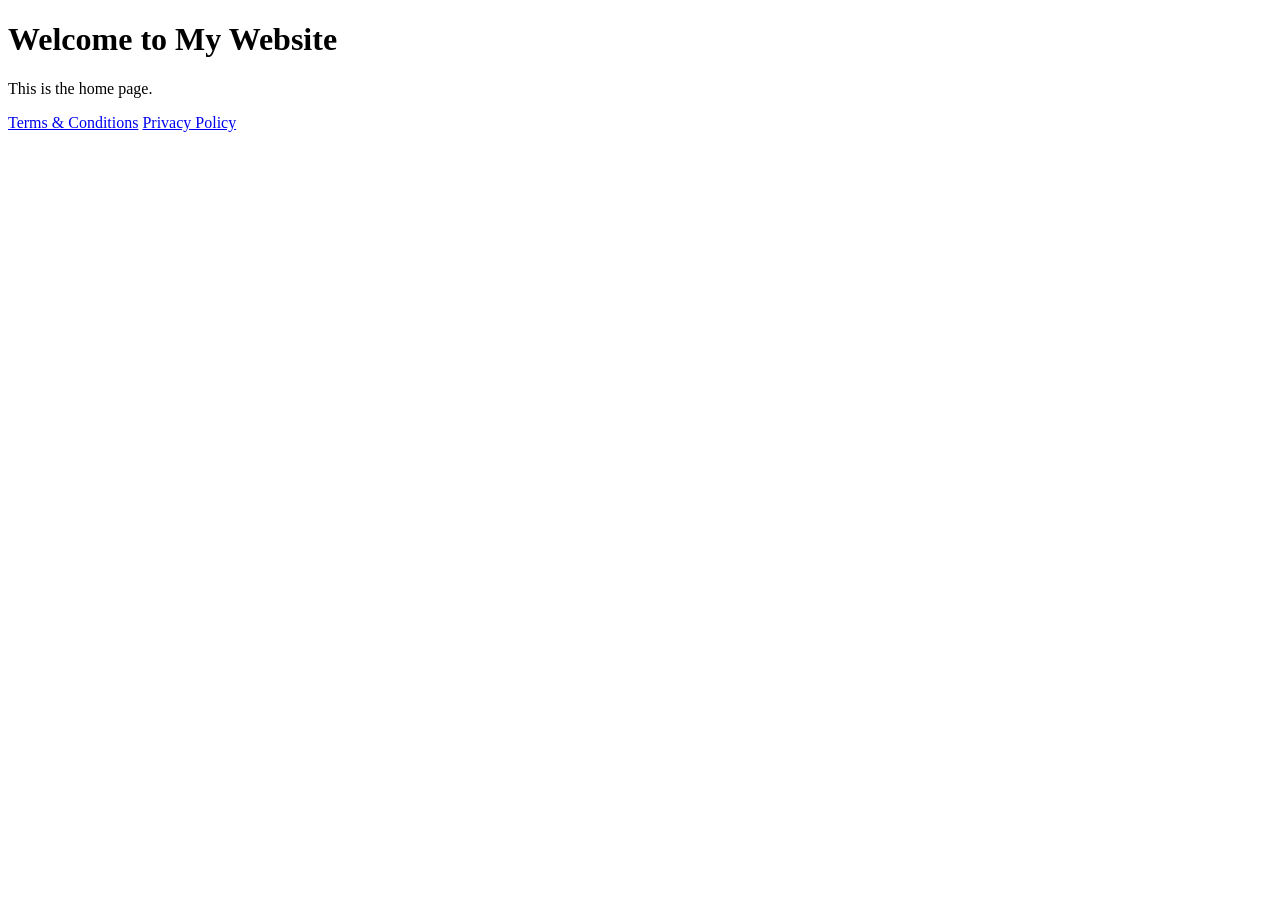
==== index.html @ ab55b098 "Add files via upload" ====
<!DOCTYPE html>
<html lang="en">
<head>
    <meta charset="UTF-8">
    <meta name="viewport" content="width=device-width, initial-scale=1.0">
    <title>My Website</title>
</head>

<body>

    <h1>Welcome to My Website</h1>

    <p>This is the home page.</p>

    <a href="terms.html">Terms & Conditions</a>
    <a href="privacy.html">Privacy Policy</a>

</body>
</html>
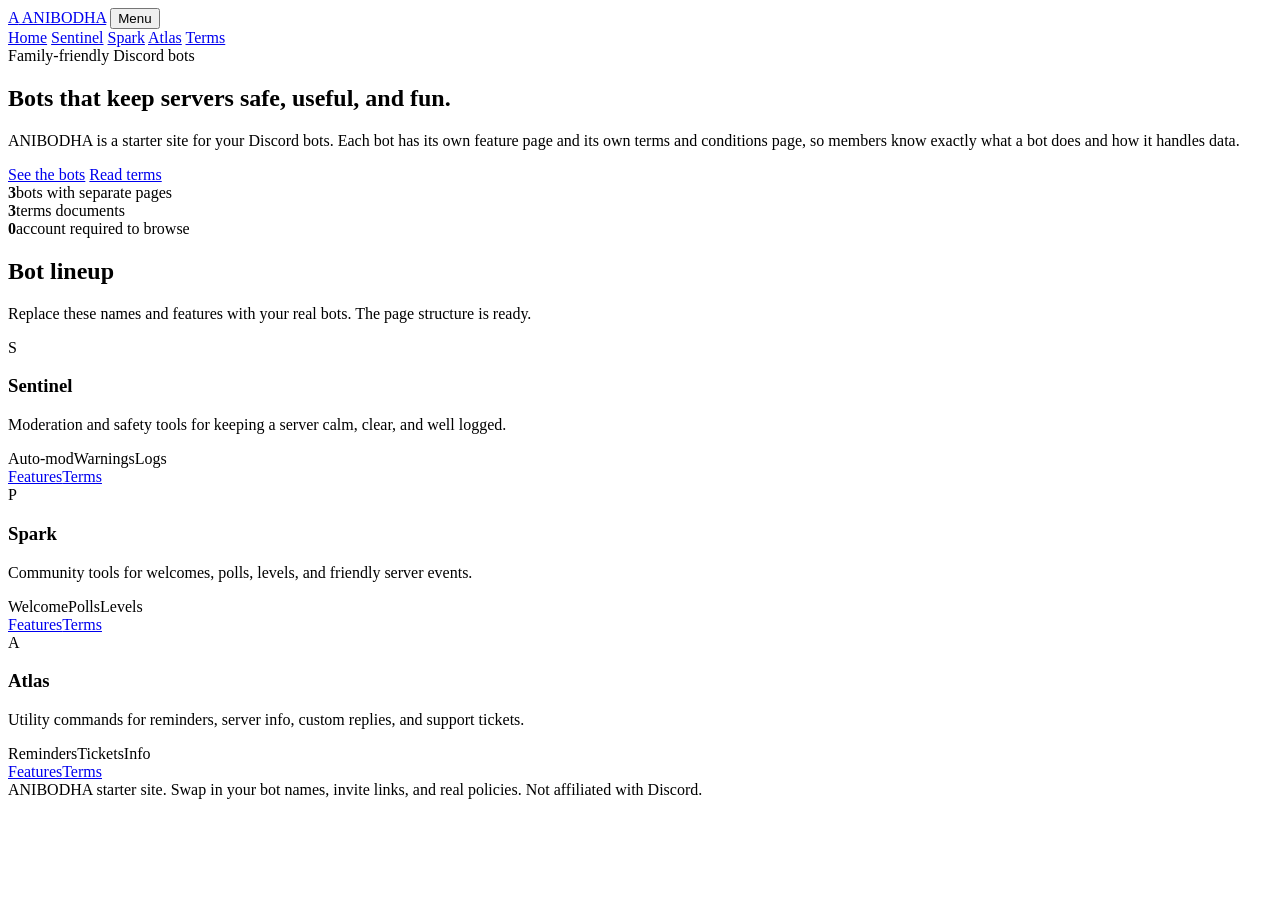
==== commit 13178674: "Revamp index.html with new layout and features Updated the HTML structure and content for the websit" ====
--- a/index.html
+++ b/index.html
@@ -1,19 +1,72 @@
 <!DOCTYPE html>
 <html lang="en">
 <head>
-    <meta charset="UTF-8">
-    <meta name="viewport" content="width=device-width, initial-scale=1.0">
-    <title>My Website</title>
+  <meta charset="UTF-8" />
+  <meta name="viewport" content="width=device-width, initial-scale=1" />
+  <title>अनिद्रा प्रबोधकम्| Discord bot features</title>
+  <link rel="preconnect" href="https://fonts.googleapis.com" />
+  <link href="https://fonts.googleapis.com/css2?family=Sora:wght@400;550;650;700&display=swap" rel="stylesheet" />
+  <link rel="stylesheet" href="css/style.css" />
 </head>
-
 <body>
-
-    <h1>Welcome to My Website</h1>
-
-    <p>This is the home page.</p>
-
-    <a href="terms.html">Terms & Conditions</a>
-    <a href="privacy.html">Privacy Policy</a>
-
+  <header class="nav">
+    <a class="brand" href="index.html"><span class="mark">A</span> ANIBODHA</a>
+    <button class="menu-btn" data-menu aria-label="Open menu">Menu</button>
+    <nav class="nav-links" data-links>
+      <a href="index.html">Home</a>
+      <a href="sentinel.html">Sentinel</a>
+      <a href="spark.html">Spark</a>
+      <a href="atlas.html">Atlas</a>
+      <a href="terms-sentinel.html">Terms</a>
+    </nav>
+  </header>
+  <main class="wrap">
+    <section class="hero">
+      <span class="kicker">Family-friendly Discord bots</span>
+      <h1>Bots that keep servers <span class="grad">safe, useful, and fun.</span></h1>
+      <p class="lede">ANIBODHA is a starter site for your Discord bots. Each bot has its own feature page and its own terms and conditions page, so members know exactly what a bot does and how it handles data.</p>
+      <div class="hero-actions">
+        <a class="btn" href="#bots">See the bots</a>
+        <a class="btn ghost" href="terms-sentinel.html">Read terms</a>
+      </div>
+      <div class="stats">
+        <div class="stat"><b>3</b><span>bots with separate pages</span></div>
+        <div class="stat"><b>3</b><span>terms documents</span></div>
+        <div class="stat"><b>0</b><span>account required to browse</span></div>
+      </div>
+    </section>
+    <section class="section" id="bots">
+      <h2>Bot lineup</h2>
+      <p class="sub">Replace these names and features with your real bots. The page structure is ready.</p>
+      <div class="grid">
+        <article class="card">
+          <div class="icon blue">S</div>
+          <h3>Sentinel</h3>
+          <p>Moderation and safety tools for keeping a server calm, clear, and well logged.</p>
+          <div class="tags"><span class="tag">Auto-mod</span><span class="tag">Warnings</span><span class="tag">Logs</span></div>
+          <div class="card-links"><a href="sentinel.html">Features</a><a href="terms-sentinel.html">Terms</a></div>
+        </article>
+        <article class="card">
+          <div class="icon mint">P</div>
+          <h3>Spark</h3>
+          <p>Community tools for welcomes, polls, levels, and friendly server events.</p>
+          <div class="tags"><span class="tag">Welcome</span><span class="tag">Polls</span><span class="tag">Levels</span></div>
+          <div class="card-links"><a href="spark.html">Features</a><a href="terms-spark.html">Terms</a></div>
+        </article>
+        <article class="card">
+          <div class="icon amber">A</div>
+          <h3>Atlas</h3>
+          <p>Utility commands for reminders, server info, custom replies, and support tickets.</p>
+          <div class="tags"><span class="tag">Reminders</span><span class="tag">Tickets</span><span class="tag">Info</span></div>
+          <div class="card-links"><a href="atlas.html">Features</a><a href="terms-atlas.html">Terms</a></div>
+        </article>
+      </div>
+    </section>
+  </main>
+  <footer>
+    <span>ANIBODHA starter site. Swap in your bot names, invite links, and real policies.</span>
+    <span>Not affiliated with Discord.</span>
+  </footer>
+  <script src="js/main.js"></script>
 </body>
 </html>
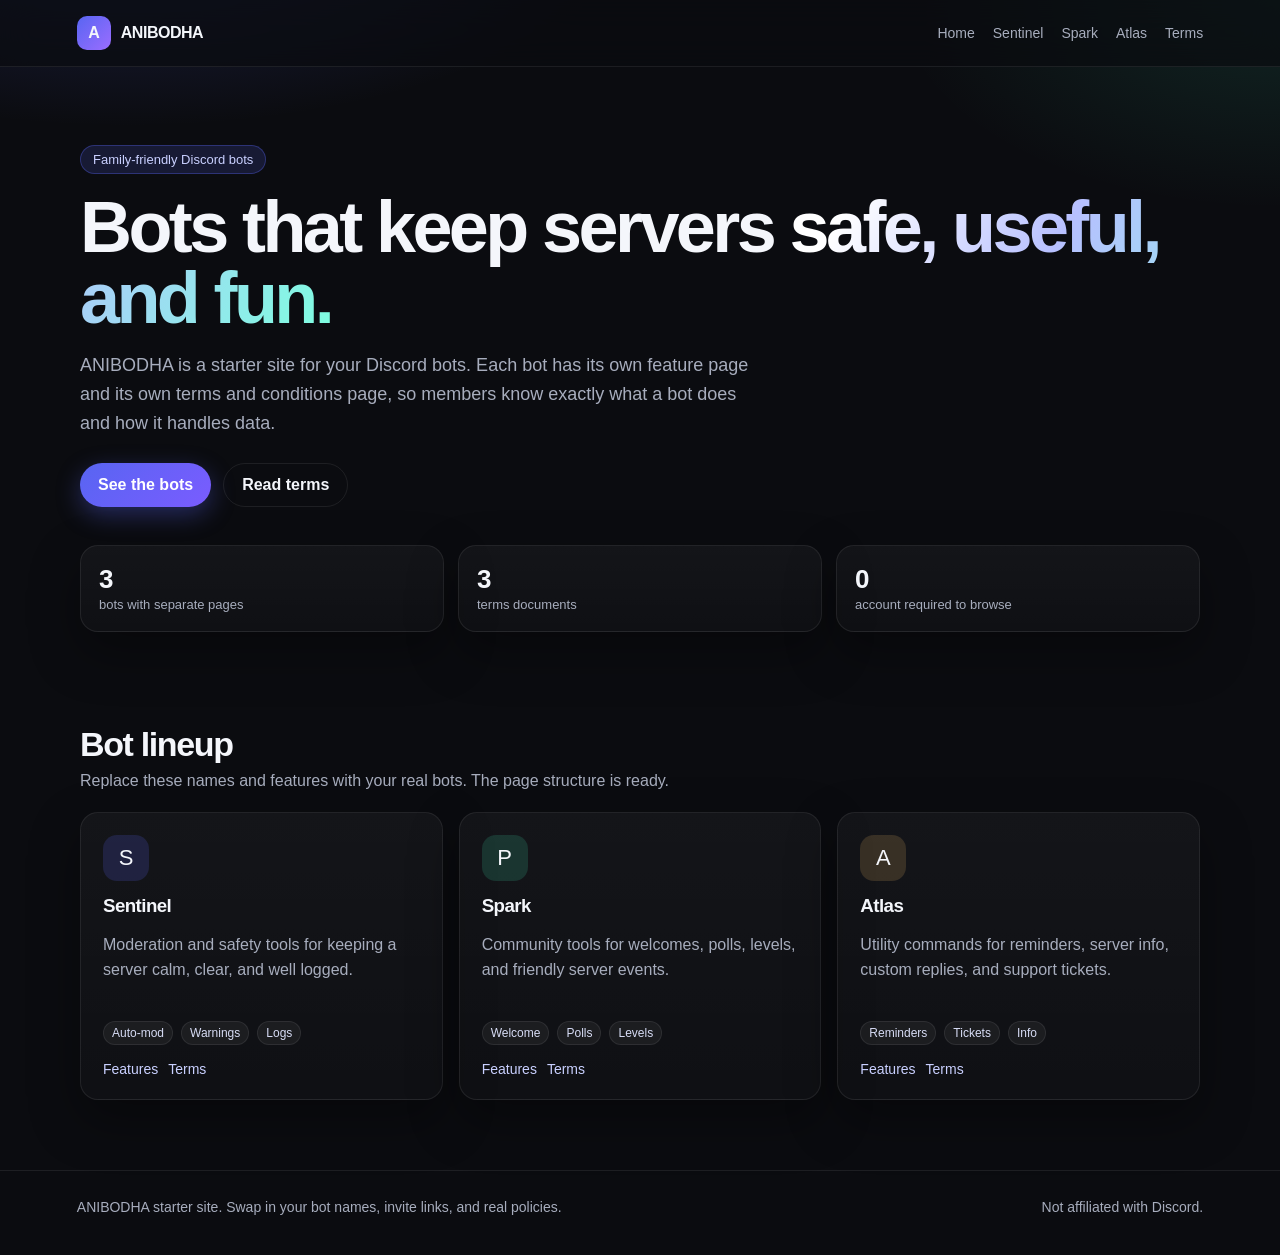
==== commit cf348ebd: "Update index.html" ====
--- a/index.html
+++ b/index.html
@@ -6,7 +6,7 @@
   <title>अनिद्रा प्रबोधकम्| Discord bot features</title>
   <link rel="preconnect" href="https://fonts.googleapis.com" />
   <link href="https://fonts.googleapis.com/css2?family=Sora:wght@400;550;650;700&display=swap" rel="stylesheet" />
-  <link rel="stylesheet" href="css/style.css" />
+  <link rel="stylesheet" href="website/css/style.css" />
 </head>
 <body>
   <header class="nav">
@@ -67,6 +67,6 @@
     <span>ANIBODHA starter site. Swap in your bot names, invite links, and real policies.</span>
     <span>Not affiliated with Discord.</span>
   </footer>
-  <script src="js/main.js"></script>
+  <script src="website/js/main.js"></script>
 </body>
 </html>
--- a/website/css/style.css
+++ b/website/css/style.css
@@ -0,0 +1,220 @@
+:root {
+  --bg: #0b0c10;
+  --bg-elev: #14161c;
+  --bg-card: #1a1d27;
+  --line: rgba(255, 255, 255, 0.08);
+  --text: #f4f6fb;
+  --muted: #a7adbd;
+  --blurple: #5865f2;
+  --blurple-2: #7c89ff;
+  --mint: #3ee0b0;
+  --amber: #f5c16c;
+  --rose: #ff7a90;
+  --shadow: 0 20px 50px rgba(0, 0, 0, 0.35);
+  --radius: 18px;
+  --max: 1120px;
+  --font: "Sora", "Segoe UI", sans-serif;
+}
+
+* { box-sizing: border-box; }
+html { scroll-behavior: smooth; }
+body {
+  margin: 0;
+  font-family: var(--font);
+  background:
+    radial-gradient(900px 420px at 10% -10%, rgba(88, 101, 242, 0.28), transparent 60%),
+    radial-gradient(700px 380px at 100% 0%, rgba(62, 224, 176, 0.12), transparent 55%),
+    var(--bg);
+  color: var(--text);
+  min-height: 100vh;
+}
+a { color: inherit; text-decoration: none; }
+img { max-width: 100%; }
+
+.nav {
+  position: sticky;
+  top: 0;
+  z-index: 20;
+  display: flex;
+  align-items: center;
+  justify-content: space-between;
+  gap: 16px;
+  padding: 16px 6vw;
+  backdrop-filter: blur(16px);
+  background: rgba(11, 12, 16, 0.72);
+  border-bottom: 1px solid var(--line);
+}
+.brand {
+  display: flex;
+  align-items: center;
+  gap: 10px;
+  font-weight: 700;
+  letter-spacing: -0.03em;
+}
+.mark {
+  width: 34px;
+  height: 34px;
+  border-radius: 10px;
+  display: grid;
+  place-items: center;
+  background: linear-gradient(135deg, var(--blurple), #9b6dff);
+  font-size: 16px;
+}
+.nav-links {
+  display: flex;
+  gap: 18px;
+  align-items: center;
+  color: var(--muted);
+  font-size: 14px;
+}
+.nav-links a:hover { color: white; }
+.btn {
+  display: inline-flex;
+  align-items: center;
+  justify-content: center;
+  gap: 8px;
+  border: 0;
+  border-radius: 999px;
+  padding: 12px 18px;
+  font-weight: 650;
+  cursor: pointer;
+  background: linear-gradient(135deg, var(--blurple), #7a5cff);
+  color: white;
+  box-shadow: 0 8px 24px rgba(88, 101, 242, 0.35);
+}
+.btn.ghost {
+  background: transparent;
+  color: var(--text);
+  border: 1px solid var(--line);
+  box-shadow: none;
+}
+.wrap { width: min(var(--max), calc(100% - 8vw)); margin: 0 auto; }
+.hero { padding: 78px 0 36px; }
+.kicker {
+  display: inline-flex;
+  gap: 8px;
+  align-items: center;
+  color: #c9d0ff;
+  background: rgba(88, 101, 242, 0.16);
+  border: 1px solid rgba(88, 101, 242, 0.35);
+  border-radius: 999px;
+  padding: 6px 12px;
+  font-size: 13px;
+}
+h1 {
+  font-size: clamp(40px, 6vw, 72px);
+  line-height: 0.98;
+  letter-spacing: -0.05em;
+  margin: 18px 0 14px;
+}
+.grad {
+  background: linear-gradient(120deg, #fff 10%, #b7c0ff 45%, #7dffe0 100%);
+  -webkit-background-clip: text;
+  background-clip: text;
+  color: transparent;
+}
+.lede { max-width: 680px; color: var(--muted); font-size: 18px; line-height: 1.6; }
+.hero-actions { display: flex; gap: 12px; margin-top: 26px; flex-wrap: wrap; }
+.stats {
+  display: grid;
+  grid-template-columns: repeat(3, 1fr);
+  gap: 14px;
+  margin-top: 38px;
+}
+.stat, .card, .panel {
+  background: linear-gradient(180deg, rgba(255,255,255,0.04), rgba(255,255,255,0.02));
+  border: 1px solid var(--line);
+  border-radius: var(--radius);
+  box-shadow: var(--shadow);
+}
+.stat { padding: 18px; }
+.stat b { display: block; font-size: 26px; letter-spacing: -0.04em; }
+.stat span { color: var(--muted); font-size: 13px; }
+
+.section { padding: 28px 0 70px; }
+.section h2 { font-size: 34px; letter-spacing: -0.04em; margin-bottom: 8px; }
+.sub { color: var(--muted); margin-top: 0; margin-bottom: 22px; }
+.grid { display: grid; grid-template-columns: repeat(3, 1fr); gap: 16px; }
+.card { padding: 22px; transition: transform 0.2s ease, border-color 0.2s ease; }
+.card:hover { transform: translateY(-4px); border-color: rgba(88, 101, 242, 0.45); }
+.icon {
+  width: 46px;
+  height: 46px;
+  border-radius: 14px;
+  display: grid;
+  place-items: center;
+  font-size: 22px;
+  margin-bottom: 14px;
+}
+.icon.blue { background: rgba(88, 101, 242, 0.18); }
+.icon.mint { background: rgba(62, 224, 176, 0.16); }
+.icon.amber { background: rgba(245, 193, 108, 0.16); }
+.card h3 { margin: 0 0 8px; letter-spacing: -0.03em; }
+.card p { color: var(--muted); line-height: 1.55; min-height: 72px; }
+.tags { display: flex; gap: 8px; flex-wrap: wrap; margin: 12px 0 16px; }
+.tag {
+  font-size: 12px;
+  color: #d7dcf5;
+  background: rgba(255,255,255,0.05);
+  border: 1px solid var(--line);
+  border-radius: 999px;
+  padding: 4px 8px;
+}
+.card-links { display: flex; gap: 10px; font-size: 14px; }
+.card-links a { color: #c9d0ff; }
+.card-links a:hover { text-decoration: underline; }
+
+.feature-list { display: grid; gap: 12px; }
+.feature {
+  display: grid;
+  grid-template-columns: 42px 1fr;
+  gap: 12px;
+  padding: 16px;
+  border: 1px solid var(--line);
+  border-radius: 14px;
+  background: rgba(255,255,255,0.03);
+}
+.feature strong { display: block; margin-bottom: 4px; }
+.feature span { color: var(--muted); font-size: 14px; line-height: 1.5; }
+.page-hero { padding: 48px 0 10px; }
+.crumbs { color: var(--muted); font-size: 13px; margin-bottom: 12px; }
+.crumbs a { color: #c9d0ff; }
+.legal {
+  background: var(--bg-card);
+  border: 1px solid var(--line);
+  border-radius: 20px;
+  padding: 28px;
+  line-height: 1.7;
+  color: #d5dae8;
+}
+.legal h2 { font-size: 20px; margin: 22px 0 8px; }
+.legal h2:first-child { margin-top: 0; }
+footer {
+  border-top: 1px solid var(--line);
+  padding: 28px 6vw 40px;
+  color: var(--muted);
+  display: flex;
+  justify-content: space-between;
+  gap: 12px;
+  flex-wrap: wrap;
+  font-size: 14px;
+}
+.menu-btn { display: none; background: transparent; color: white; border: 1px solid var(--line); border-radius: 10px; padding: 8px 10px; }
+@media (max-width: 860px) {
+  .grid, .stats { grid-template-columns: 1fr; }
+  .menu-btn { display: inline-flex; }
+  .nav-links {
+    display: none;
+    position: absolute;
+    top: 68px;
+    left: 4vw;
+    right: 4vw;
+    flex-direction: column;
+    align-items: flex-start;
+    background: #151821;
+    border: 1px solid var(--line);
+    border-radius: 14px;
+    padding: 14px;
+  }
+  .nav-links.open { display: flex; }
+}
